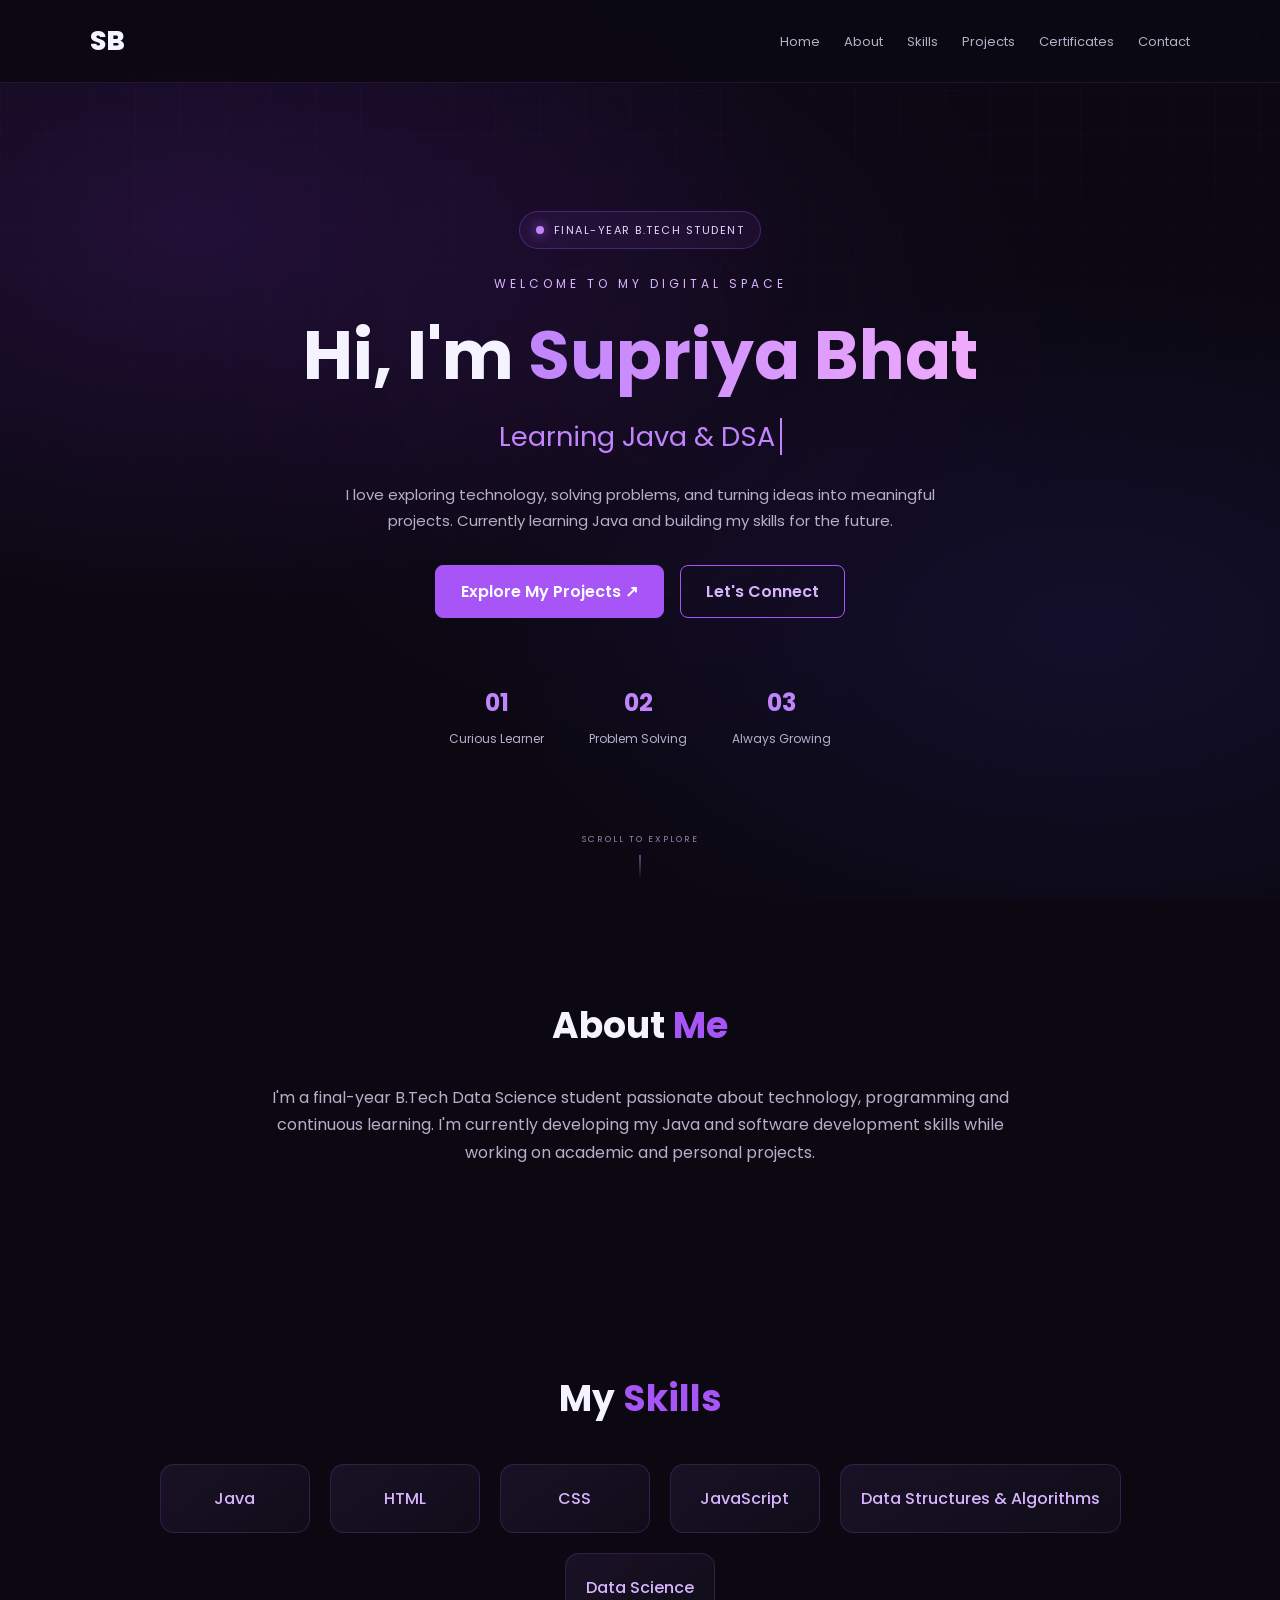
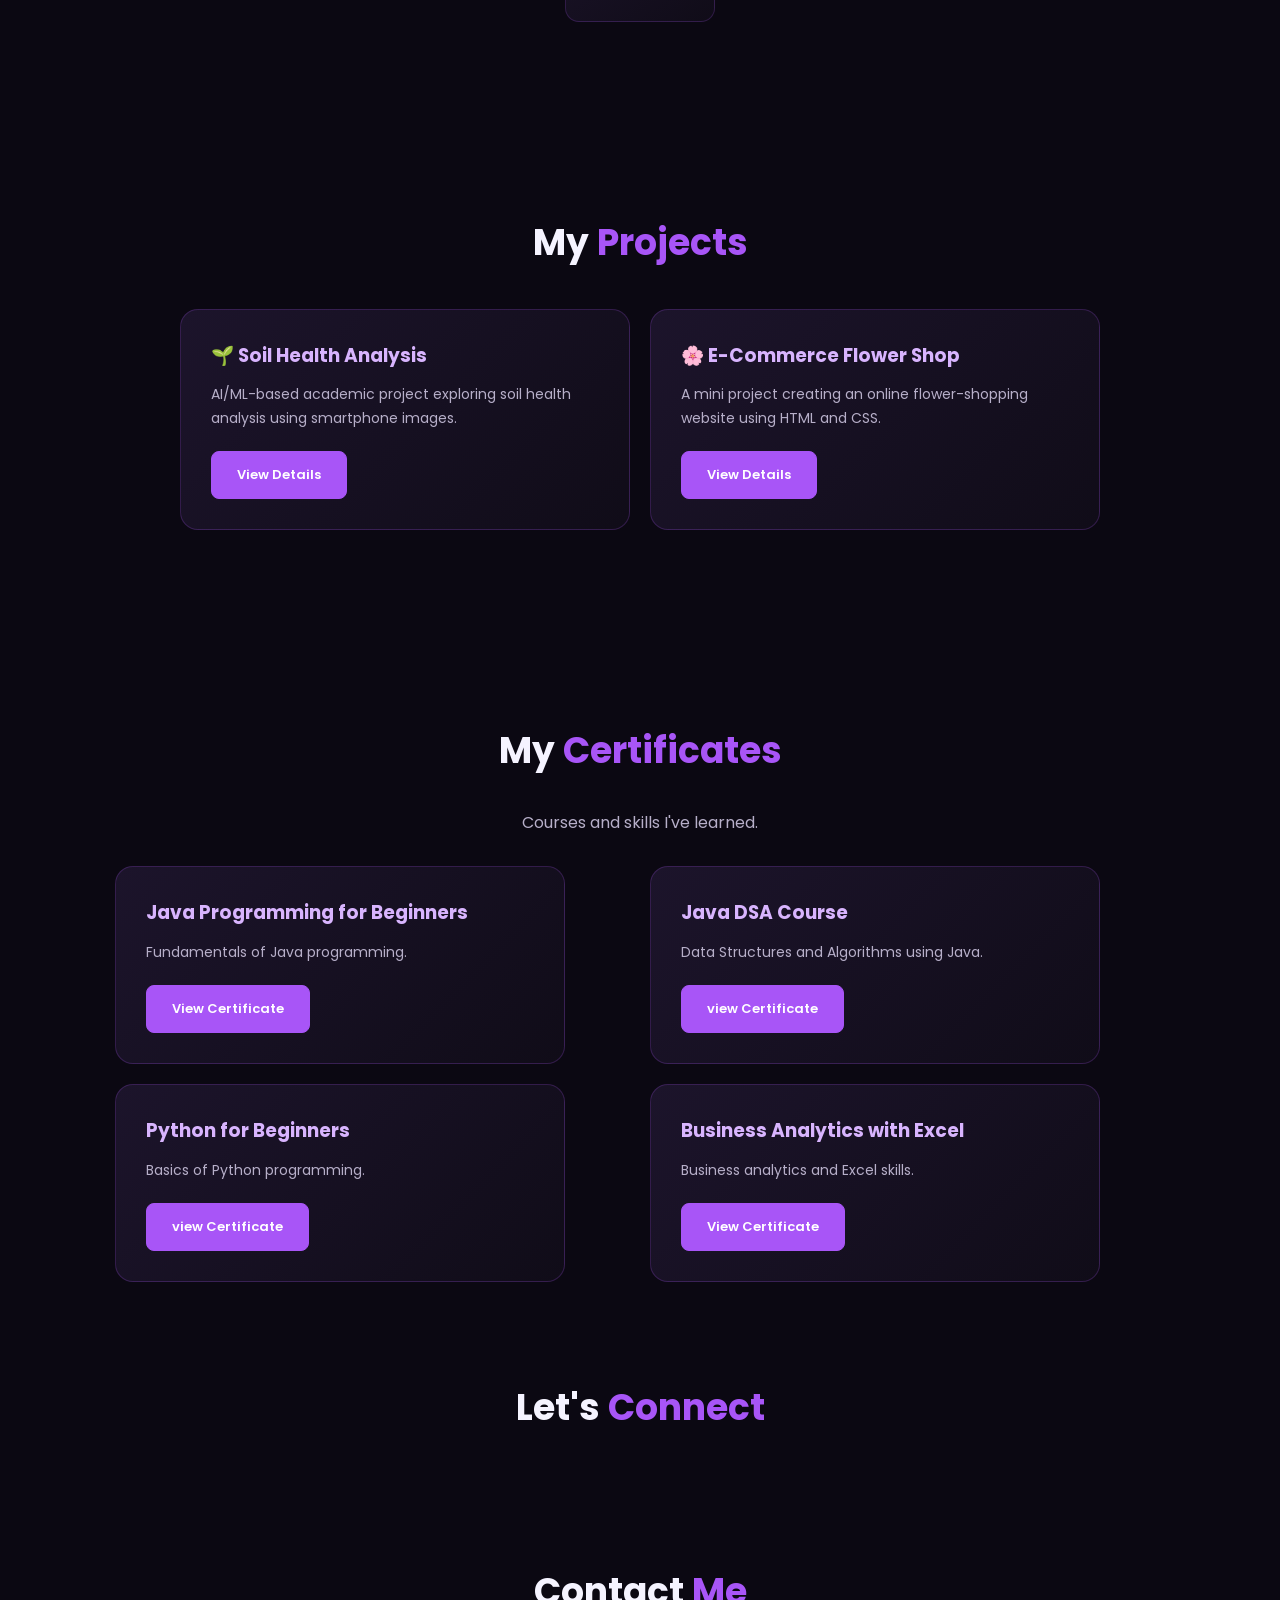
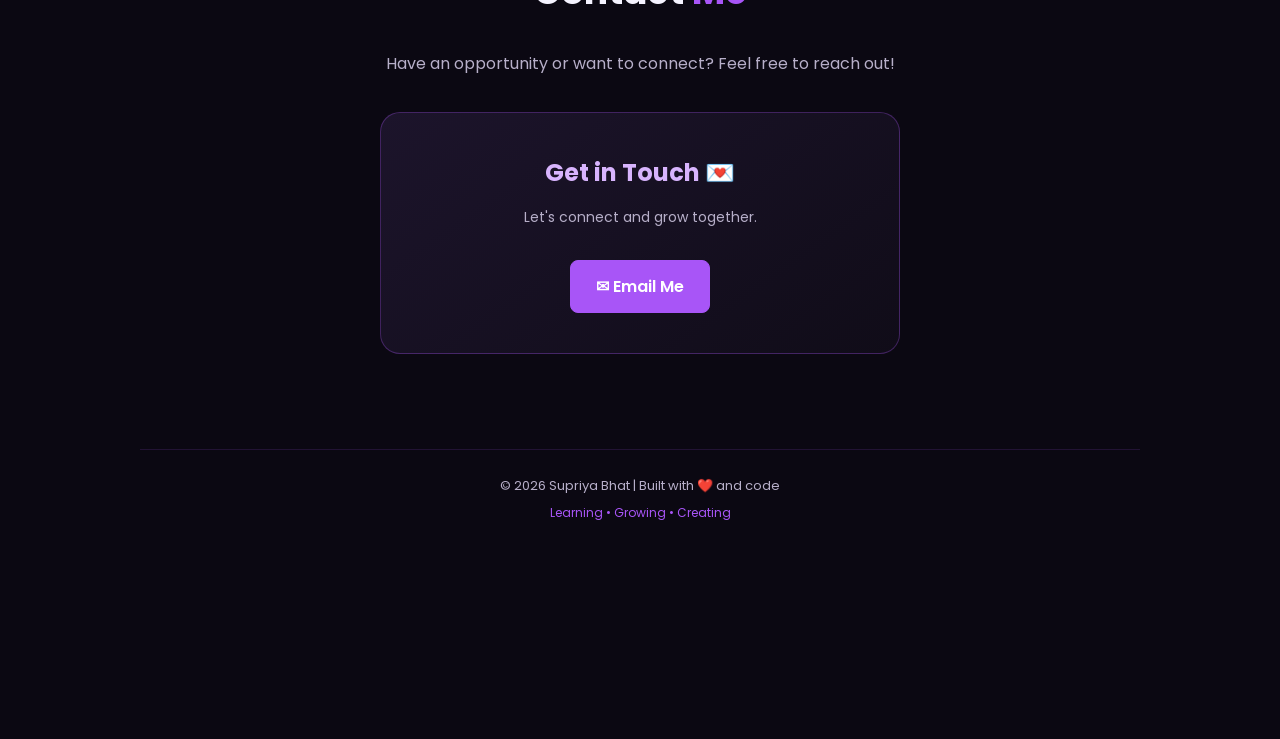
==== index.html @ fb13946e "Fix HTML encoding issues in index.html" ====
<!DOCTYPE html>
<html lang="en">
<head>
    <meta charset="UTF-8">
    <meta name="viewport" content="width=device-width, initial-scale=1.0">
    <title>Supriya Bhat | Portfolio</title>
    <link rel="stylesheet" href="style.css">
</head>
<body>

    <header>
        <nav class="navbar">
            <a href="#" class="logo">SB</a>

            <ul class="nav-links">
                <li><a href="#home">Home</a></li>
                <li><a href="#about">About</a></li>
                <li><a href="#skills">Skills</a></li>
                <li><a href="#projects">Projects</a></li>
                <li><a href="#certificates">Certificates</a></li>
                <li><a href="#contact">Contact</a></li>
            </ul>
        </nav>
    </header>
    <section id="home" class="hero">
    <div class="hero-glow"></div>

    <div class="hero-content">
        <div class="availability">
            <span class="status-dot"></span>
            FINAL-YEAR B.TECH STUDENT
        </div>

        <p class="welcome">WELCOME TO MY DIGITAL SPACE</p>

        <h1>
            Hi, I'm <span class="gradient-text">Supriya Bhat</span>
        </h1>

        <h2>
             <span id="typing-text"></span>
        </h2>

        <p class="intro">
            I love exploring technology, solving problems, and turning
            ideas into meaningful projects. Currently learning Java
            and building my skills for the future.
        </p>

        <div class="hero-buttons">
            <a href="#projects" class="btn">Explore My Projects ↗</a>
            <a href="#contact" class="btn btn-outline">Let's Connect</a>
        </div>

        <div class="quick-info">
            <div>
                <strong>01</strong>
                <span>Curious Learner</span>
            </div>

            <div>
                <strong>02</strong>
                <span>Problem Solving</span>
            </div>

            <div>
                <strong>03</strong>
                <span>Always Growing</span>
            </div>
        </div>
    </div>

    <div class="scroll-indicator">
        <span>SCROLL TO EXPLORE</span>
        <div class="scroll-line"></div>
    </div>
</section>

    <section id="about" class="section">
        <h2>About <span>Me</span></h2>
        <p>
            I'm a final-year B.Tech Data Science student passionate about
            technology, programming and continuous learning. I'm currently
            developing my Java and software development skills while working
            on academic and personal projects.
        </p>
    </section>

    <section id="skills" class="section">
        <h2>My <span>Skills</span></h2>
        <div class="card-container">
            <div class="card">Java</div>
            <div class="card">HTML</div>
            <div class="card">CSS</div>
            <div class="card">JavaScript</div>
            <div class="card">Data Structures & Algorithms</div>
            <div class="card">Data Science</div>
        </div>
    </section>
    <section id="projects" class="section">
    <h2>My <span>Projects</span></h2>

    <div class="card-container">

        <div class="project-card">
            <h3>🌱 Soil Health Analysis</h3>
            <p>
                AI/ML-based academic project exploring soil health
                analysis using smartphone images.
            </p>
            <a href="soil-project.html" class="btn">View Details</a>
        </div>

        <div class="project-card">
            <h3>🌸 E-Commerce Flower Shop</h3>
            <p>
                A mini project creating an online flower-shopping
                website using HTML and CSS.
            </p>
            <a href="flower-project.html" class="btn">View Details</a>
        </div>

    </div>
</section>

</section>
    <section id="certificates" class="section">
    <h2>My <span>Certificates</span></h2>
    <p>Courses and skills I've learned.</p><div class="projects-container">
    <div class="project-card">
        <h3>Java Programming for Beginners</h3>
        <p>Fundamentals of Java programming.</p>
        <a href="java.jpg"class="btn" target="_blank">View Certificate</a>
    </div>

    <div class="project-card">
        <h3>Java DSA Course</h3>
        <p>Data Structures and Algorithms using Java.</p>
        <a href="dsa.jpg"class="btn" target="_blank">view Certificate</a>
    </div>

    <div class="project-card">
        <h3>Python for Beginners</h3>
        <p>Basics of Python programming.</p>
        <a href="python.jpg"class="btn" target="_blank">view Certificate</a>
    </div>

    <div class="project-card">
        <h3>Business Analytics with Excel</h3>
        <p>Business analytics and Excel skills.</p>
        <a href="business.jpg"class="btn" target="_blank">View Certificate</a>
    </div>
</div>

<section id="contact" class="section">
    <h2>Let's <span>Connect</span></h2>

    <section id="contact" class="section">
    <h2>Contact <span>Me</span></h2><p class="contact-intro">
    Have an opportunity or want to connect?
    Feel free to reach out!
</p>

<div class="contact-card">
    <h3>Get in Touch 💌</h3>

    <p>Let's connect and grow together.</p>

    <a href="https://mail.google.com/mail/?view=cm&fs=1&to=bhatsupriya145@gmail.com"
           target="_blank" class="btn">
        ✉ Email Me
    </a>
</div>

</section>

<footer>
    <p>© 2026 Supriya Bhat | Built with ❤️ and code</p>
    <p class="footer-text">Learning • Growing • Creating</p>
</footer>

    <script src="script.js"></script>
</body>
</html>
---- style.css ----
@import url('https://fonts.googleapis.com/css2?family=Poppins:wght@300;400;500;600;700;800&display=swap');
* {
    margin: 0;
    padding: 0;
    box-sizing: border-box;
    scroll-behavior: smooth;
}

:root {
    --bg: #0b0812;
    --card: #151020;
    --purple: #a855f7;
    --light-purple: #d8b4fe;
    --text: #f5f3ff;
    --muted: #b7afc9;
}

body {
    font-family: 'Poppins', sans-serif;
    background: var(--bg);
    color: var(--text);
    line-height: 1.7;
}

header {
    position: fixed;
    top: 0;
    width: 100%;
    z-index: 100;
    background: rgba(11, 8, 18, 0.88);
    backdrop-filter: blur(14px);
    border-bottom: 1px solid rgba(168, 85, 247, 0.15);
}

.navbar {
    max-width: 1150px;
    margin: auto;
    padding: 18px 25px;
    display: flex;
    justify-content: space-between;
    align-items: center;
    gap: 20px;
}

.logo {
    color: var(--text);
    font-size: 27px;
    font-weight: 800;
    text-decoration: none;
}

.logo span,
h1 span,
h2 span {
    color: var(--purple);
}

.nav-links {
    display: flex;
    list-style: none;
    gap: 24px;
    flex-wrap: wrap;
}

.nav-links a {
    text-decoration: none;
    color: var(--muted);
    font-size: 13px;
    transition: 0.3s;
}

.nav-links a:hover {
    color: var(--light-purple);
}

.hero {
    min-height: 100vh;
    padding: 150px 25px 90px;
    display: flex;
    align-items: center;
    justify-content: center;
    text-align: center;
    background:
        radial-gradient(ellipse at 50% 35%,
        rgba(126, 34, 206, 0.22), transparent 55%);
}

.hero-content {
    max-width: 800px;
    animation: appear 1s ease;
}

.welcome {
    color: var(--light-purple);
    letter-spacing: 4px;
    font-size: 12px;
    margin-bottom: 20px;
}

.hero h1 {
    font-size: clamp(38px, 7vw, 68px);
    line-height: 1.2;
    margin-bottom: 18px;
}

.hero h2 {
    font-size: clamp(19px, 3vw, 27px);
    font-weight: 400;
    color: var(--light-purple);
    margin-bottom: 22px;
}

.intro {
    max-width: 620px;
    margin: auto;
    color: var(--muted);
    font-size: 15px;
}

.hero-buttons {
    display: flex;
    justify-content: center;
    gap: 16px;
    flex-wrap: wrap;
    margin-top: 32px;
}

.btn {
    display: inline-block;
    padding: 12px 25px;
    border-radius: 8px;
    background: var(--purple);
    border: 1px solid var(--purple);
    color: white;
    text-decoration: none;
    font-weight: 600;
    transition: 0.3s;
}

.btn:hover {
    transform: translateY(-4px);
    box-shadow: 0 0 25px rgba(168, 85, 247, 0.4);
}

.btn-outline {
    background: transparent;
    color: var(--light-purple);
}

.section {
    max-width: 1100px;
    margin: auto;
    padding: 95px 25px;
    text-align: center;
    scroll-margin-top: 75px;
}

.section h2 {
    font-size: 36px;
    margin-bottom: 28px;
}

.section > p {
    max-width: 750px;
    margin: 12px auto;
    color: var(--muted);
}

.card-container {
    display: flex;
    justify-content: center;
    gap: 20px;
    flex-wrap: wrap;
    margin-top: 35px;
}

.card,
.project-card {
    background: linear-gradient(145deg, #191226, #100c18);
    border: 1px solid rgba(168, 85, 247, 0.2);
    border-radius: 14px;
    transition: 0.3s;
}

.card {
    min-width: 150px;
    padding: 20px;
    color: var(--light-purple);
    font-weight: 500;
}

.card:hover,
.project-card:hover {
    transform: translateY(-7px);
    border-color: var(--purple);
    box-shadow: 0 10px 35px rgba(126, 34, 206, 0.12);
}

.project-card {
    flex: 1 1 280px;
    max-width: 450px;
    padding: 30px;
    text-align: left;
}

.project-card h3 {
    color: var(--light-purple);
    margin-bottom: 12px;
}

.project-card p {
    color: var(--muted);
    font-size: 14px;
}

#contact .btn {
    margin-top: 20px;
}

footer {
    padding: 25px;
    text-align: center;
    border-top: 1px solid rgba(168, 85, 247, 0.15);
    color: var(--muted);
    font-size: 13px;
}

@keyframes appear {
    from {
        opacity: 0;
        transform: translateY(25px);
    }

    to {
        opacity: 1;
        transform: translateY(0);
    }
}

@media (max-width: 760px) {
    .navbar {
        flex-direction: column;
    }

    .nav-links {
        justify-content: center;
        gap: 12px 18px;
    }

    .hero {
        padding-top: 180px;
    }

    .section {
        padding: 70px 20px;
    }
}
/* Premium Hero Upgrade */

.hero {
    position: relative;
    overflow: hidden;
    background:
        radial-gradient(ellipse at 15% 25%,
        rgba(147, 51, 234, 0.17), transparent 40%),
        radial-gradient(ellipse at 85% 70%,
        rgba(79, 70, 229, 0.12), transparent 40%),
        #0b0812;
}

.hero::before {
    content: "";
    position: absolute;
    inset: 0;
    background-image:
        linear-gradient(rgba(168, 85, 247, 0.035) 1px, transparent 1px),
        linear-gradient(90deg, rgba(168, 85, 247, 0.035) 1px, transparent 1px);
    background-size: 45px 45px;
    mask-image: linear-gradient(to bottom, black, transparent 90%);
    pointer-events: none;
}

.hero-glow {
    position: absolute;
    width: 320px;
    height: 320px;
    background: #9333ea;
    filter: blur(150px);
    opacity: 0.17;
    border-radius: 50%;
    top: 20%;
    left: 50%;
    transform: translateX(-50%);
    animation: glowMove 6s ease-in-out infinite alternate;
}

.hero-content {
    position: relative;
    z-index: 2;
    max-width: 850px;
}

.availability {
    display: inline-flex;
    align-items: center;
    gap: 10px;
    padding: 9px 16px;
    margin-bottom: 25px;
    border: 1px solid rgba(168, 85, 247, 0.3);
    background: rgba(168, 85, 247, 0.07);
    border-radius: 50px;
    color: #e9d5ff;
    font-size: 11px;
    letter-spacing: 1.5px;
}

.status-dot {
    width: 8px;
    height: 8px;
    border-radius: 50%;
    background: #c084fc;
    box-shadow: 0 0 12px #a855f7;
    animation: pulse 1.5s infinite;
}

.gradient-text {
    background: linear-gradient(90deg, #c084fc, #f0abfc, #818cf8);
    background-size: 200% auto;
    -webkit-background-clip: text;
    background-clip: text;
    color: transparent;
    animation: gradientShift 5s linear infinite;
}

#typing-text {
    color: #c084fc;
    border-right: 2px solid #c084fc;
    padding-right: 5px;
    animation: cursorBlink 0.8s infinite;
}

.quick-info {
    display: flex;
    justify-content: center;
    flex-wrap: wrap;
    gap: 45px;
    margin-top: 65px;
}

.quick-info div {
    display: flex;
    flex-direction: column;
    gap: 5px;
}

.quick-info strong {
    color: #c084fc;
    font-size: 24px;
}

.quick-info span {
    color: #b7afc9;
    font-size: 12px;
}

.scroll-indicator {
    position: absolute;
    bottom: 20px;
    left: 50%;
    transform: translateX(-50%);
    display: flex;
    flex-direction: column;
    align-items: center;
    gap: 8px;
    color: #8e83a5;
    font-size: 9px;
    letter-spacing: 2px;
}

.scroll-line {
    width: 1px;
    height: 25px;
    background: linear-gradient(#c084fc, transparent);
    animation: lineMove 1.5s infinite;
}

@keyframes pulse {
    50% {
        opacity: 0.4;
        box-shadow: 0 0 3px #a855f7;
    }
}

@keyframes gradientShift {
    to {
        background-position: 200% center;
    }
}

@keyframes glowMove {
    from {
        transform: translateX(-60%) scale(0.9);
    }
    to {
        transform: translateX(-35%) scale(1.2);
    }
}

@keyframes cursorBlink {
    50% {
        border-color: transparent;
    }
}

@keyframes lineMove {
    50% {
        opacity: 0.3;
        transform: translateY(5px);
    }
}

@media (max-width: 600px) {
    .quick-info {
        gap: 22px;
        margin-top: 45px;
    }

    .availability {
        font-size: 9px;
        letter-spacing: 1px;
    }

    .scroll-indicator {
        display: none;
    }
}
#certificates .projects-container {
    display: grid;
    grid-template-columns: repeat(2, 1fr);
    gap: 20px;
    margin-top: 30px;
}

#certificates .project-card {
    width: 100%;
    box-sizing: border-box;
}

@media (max-width: 600px) {
    #certificates .projects-container {
        grid-template-columns: 1fr;
    }
}
#certificates .projects-container {
    display: grid;
    grid-template-columns: repeat(2, minmax(0, 1fr));
    gap: 20px;
    margin-top: 30px;
}

#certificates .project-card {
    width: 100%;
    box-sizing: border-box;
}

@media (max-width: 600px) {
    #certificates .projects-container {
        grid-template-columns: 1fr;
    }
}
/* Premium Project & Certificate Cards */

.project-card {
    position: relative;
    overflow: hidden;
    background: linear-gradient(135deg, #1c142b, #100c18);
    border: 1px solid rgba(168, 85, 247, 0.22);
    border-radius: 18px;
    transition: transform 0.35s ease,
                border-color 0.35s ease,
                box-shadow 0.35s ease;
}

.project-card::before {
    content: "";
    position: absolute;
    top: 0;
    left: 0;
    width: 100%;
    height: 3px;
    background: linear-gradient(
        90deg,
        #a855f7,
        #e879f9,
        #818cf8
    );
    transform: scaleX(0);
    transform-origin: left;
    transition: transform 0.35s ease;
}

.project-card:hover {
    transform: translateY(-8px);
    border-color: rgba(168, 85, 247, 0.7);
    box-shadow: 0 15px 40px rgba(168, 85, 247, 0.16);
}

.project-card:hover::before {
    transform: scaleX(1);
}

.project-card .btn {
    margin-top: 20px;
    font-size: 13px;
    border-radius: 8px;
}

.project-card .btn:hover {
    background: #9333ea;
    box-shadow: 0 0 22px rgba(168, 85, 247, 0.35);
}
/* Premium Contact Section */

.contact-intro {
    margin-bottom: 30px !important;
}

.contact-card {
    max-width: 520px;
    margin: 35px auto 0;
    padding: 40px 30px;
    background: linear-gradient(145deg, #1c142b, #100c18);
    border: 1px solid rgba(168, 85, 247, 0.3);
    border-radius: 20px;
    transition: 0.35s ease;
}

.contact-card:hover {
    transform: translateY(-6px);
    border-color: #a855f7;
    box-shadow: 0 15px 40px rgba(168, 85, 247, 0.15);
}

.contact-icon {
    font-size: 42px;
    margin-bottom: 15px;
}

.contact-card h3 {
    color: #d8b4fe;
    font-size: 24px;
    margin-bottom: 12px;
}

.contact-card p {
    color: #b7afc9;
    font-size: 14px;
    margin-bottom: 10px;
}

.contact-card .btn {
    margin-top: 20px;
}

.footer-text {
    margin-top: 6px;
    color: #a855f7;
    font-size: 12px;
}
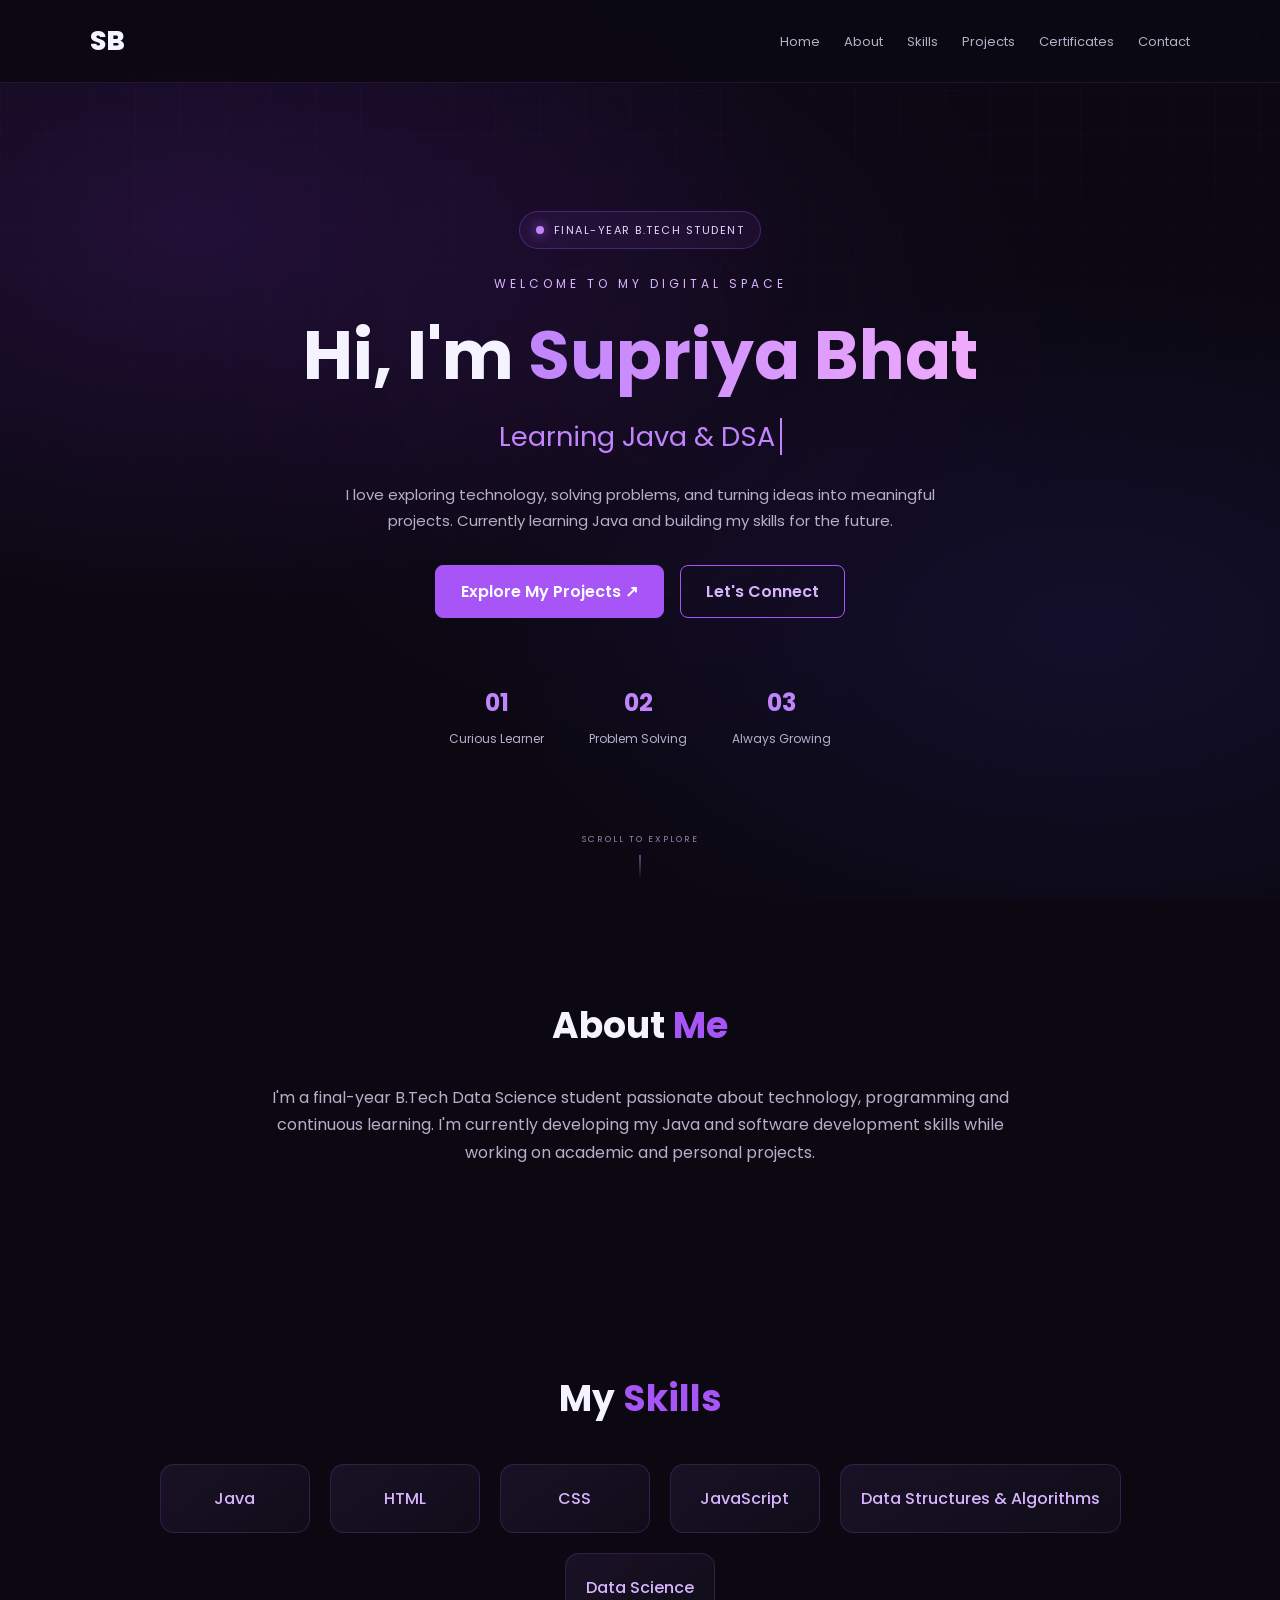
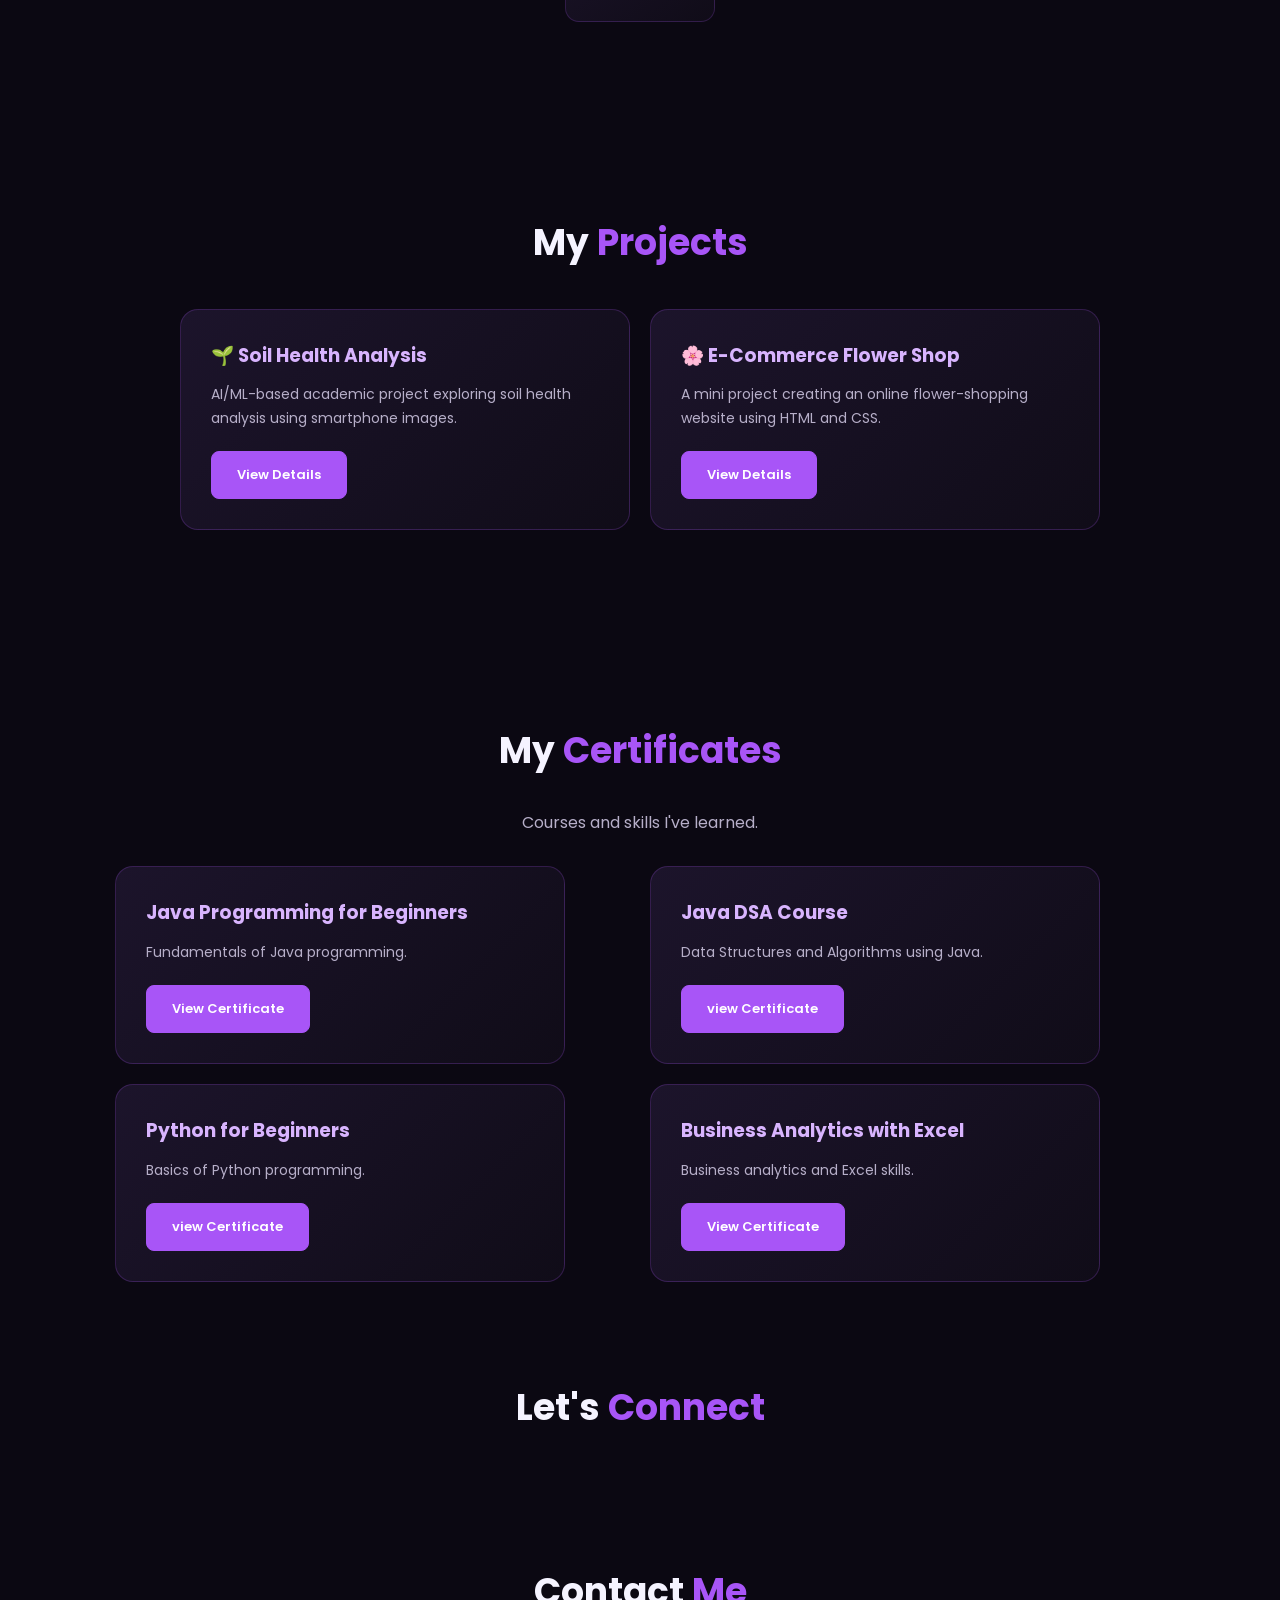
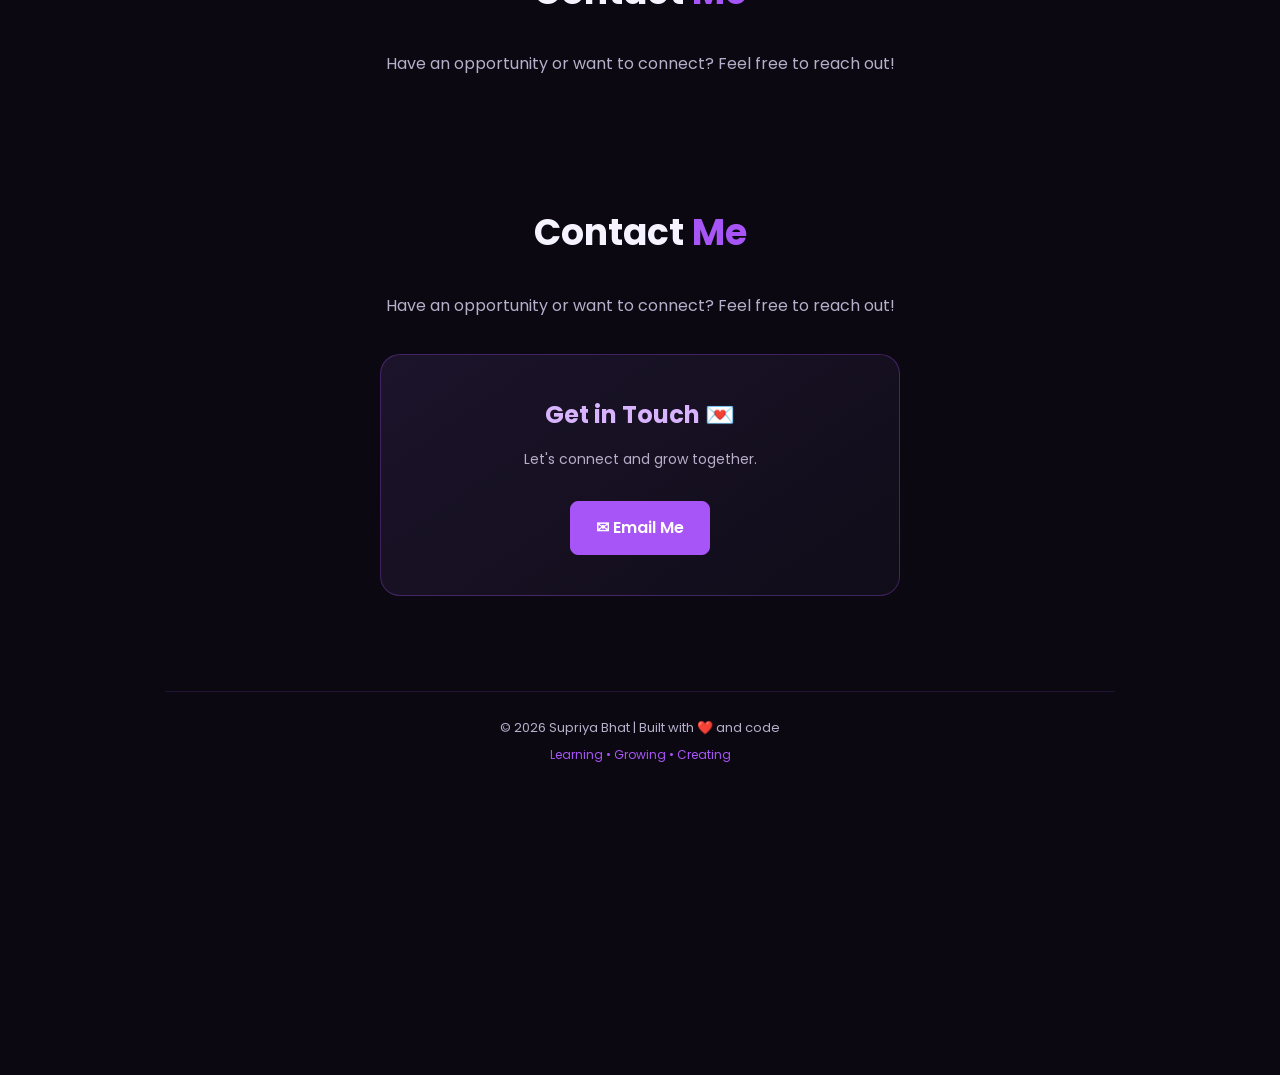
==== commit 8d7958a1: "Update index.html" ====
--- a/index.html
+++ b/index.html
@@ -161,17 +161,23 @@
     Feel free to reach out!
 </p>
 
-<div class="contact-card">
-    <h3>Get in Touch 💌</h3>
+<section id="contact" class="section">
+    <h2>Contact <span>Me</span></h2>
 
-    <p>Let's connect and grow together.</p>
+    <p class="contact-intro">
+        Have an opportunity or want to connect?
+        Feel free to reach out!
+    </p>
 
-    <a href="https://mail.google.com/mail/?view=cm&fs=1&to=bhatsupriya145@gmail.com"
-           target="_blank" class="btn">
-        ✉ Email Me
-    </a>
-</div>
+    <div class="contact-card">
+        <h3>Get in Touch 💌</h3>
+        <p>Let's connect and grow together.</p>
 
+        <a href="https://mail.google.com/mail/?view=cm&fs=1&to=bhatsupriya145@gmail.com&su=Portfolio%20Contact"
+           target="_blank" rel="noopener noreferrer" class="btn">
+            ✉ Email Me
+        </a>
+    </div>
 </section>
 
 <footer>
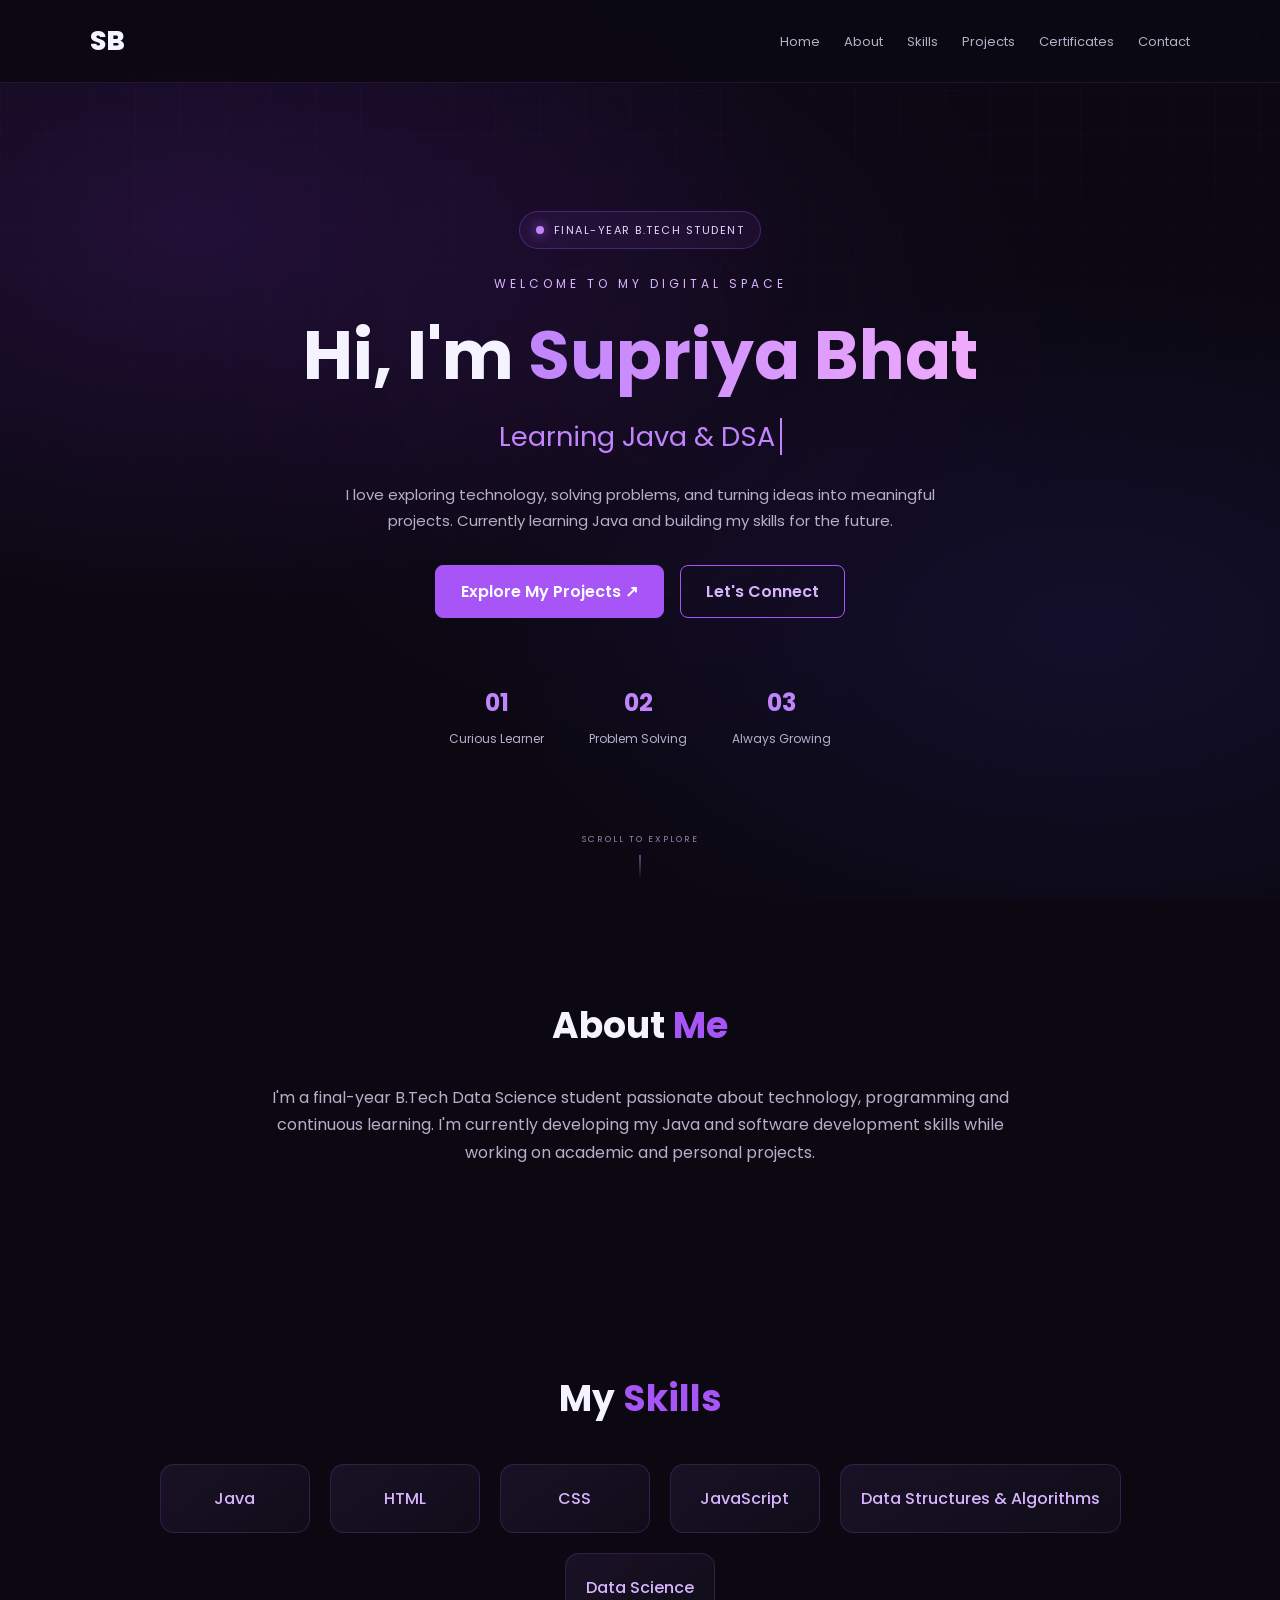
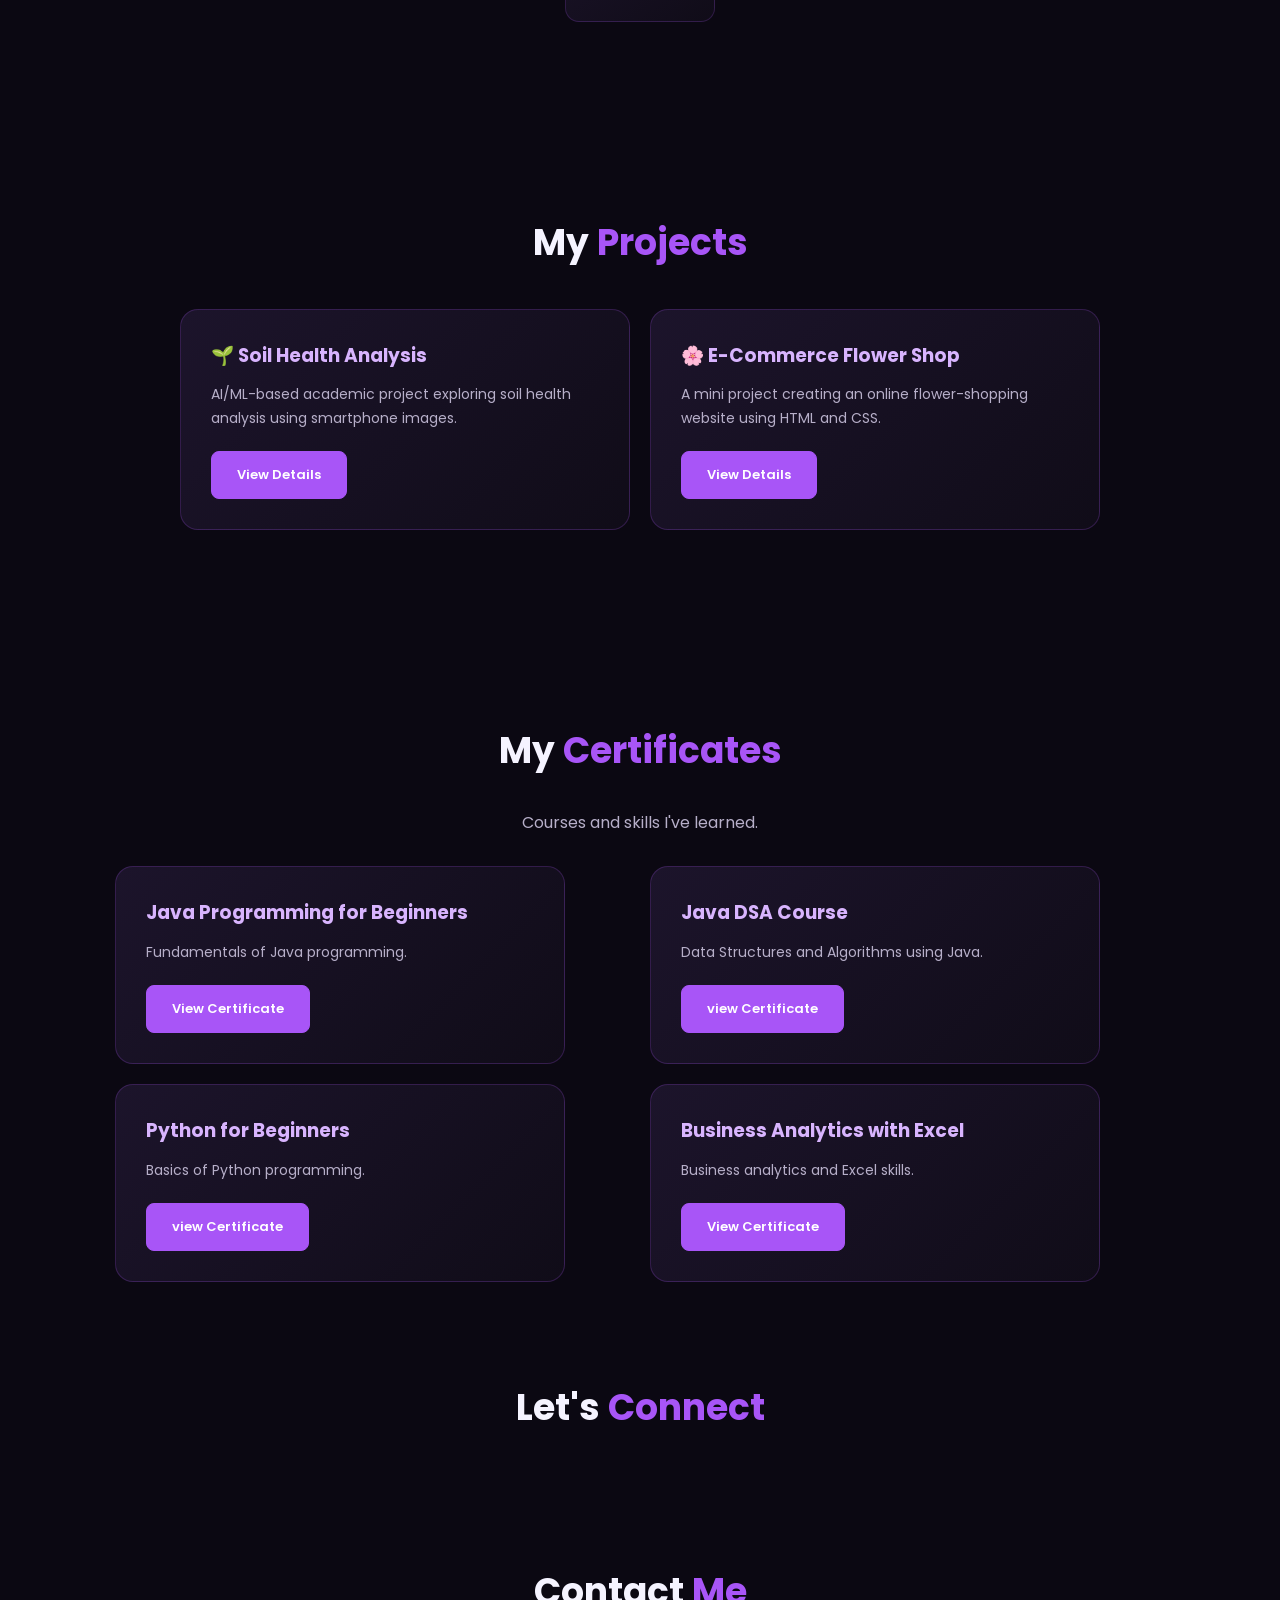
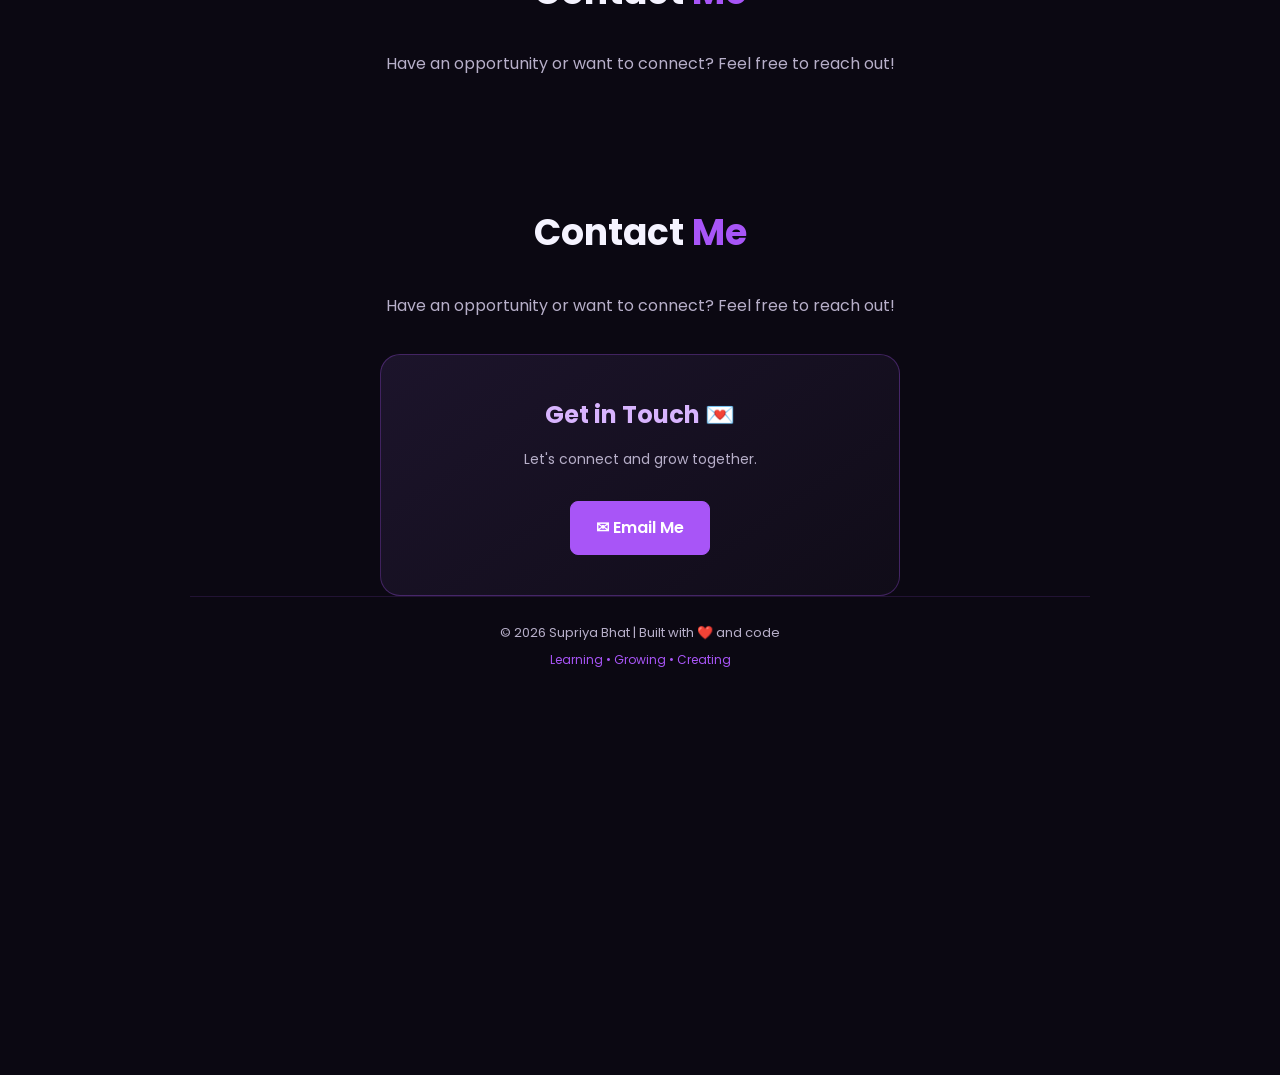
==== commit c6d1ac3b: "Update index.html" ====
--- a/index.html
+++ b/index.html
@@ -169,16 +169,17 @@
         Feel free to reach out!
     </p>
 
-    <div class="contact-card">
-        <h3>Get in Touch 💌</h3>
-        <p>Let's connect and grow together.</p>
+ <div class="contact-card">
+  <h3>Get in Touch 💌</h3>
+  <p>Let's connect and grow together.</p>
 
-        <a href="https://mail.google.com/mail/?view=cm&fs=1&to=bhatsupriya145@gmail.com&su=Portfolio%20Contact"
-           target="_blank" rel="noopener noreferrer" class="btn">
-            ✉ Email Me
-        </a>
-    </div>
-</section>
+  <a href="https://mail.google.com/mail/u/0/?fs=1&tf=cm&to=bhatsupriya145@gmail.com"
+     target="_blank"
+     rel="noopener noreferrer"
+     class="btn">
+    ✉ Email Me
+  </a>
+</div>
 
 <footer>
     <p>© 2026 Supriya Bhat | Built with ❤️ and code</p>
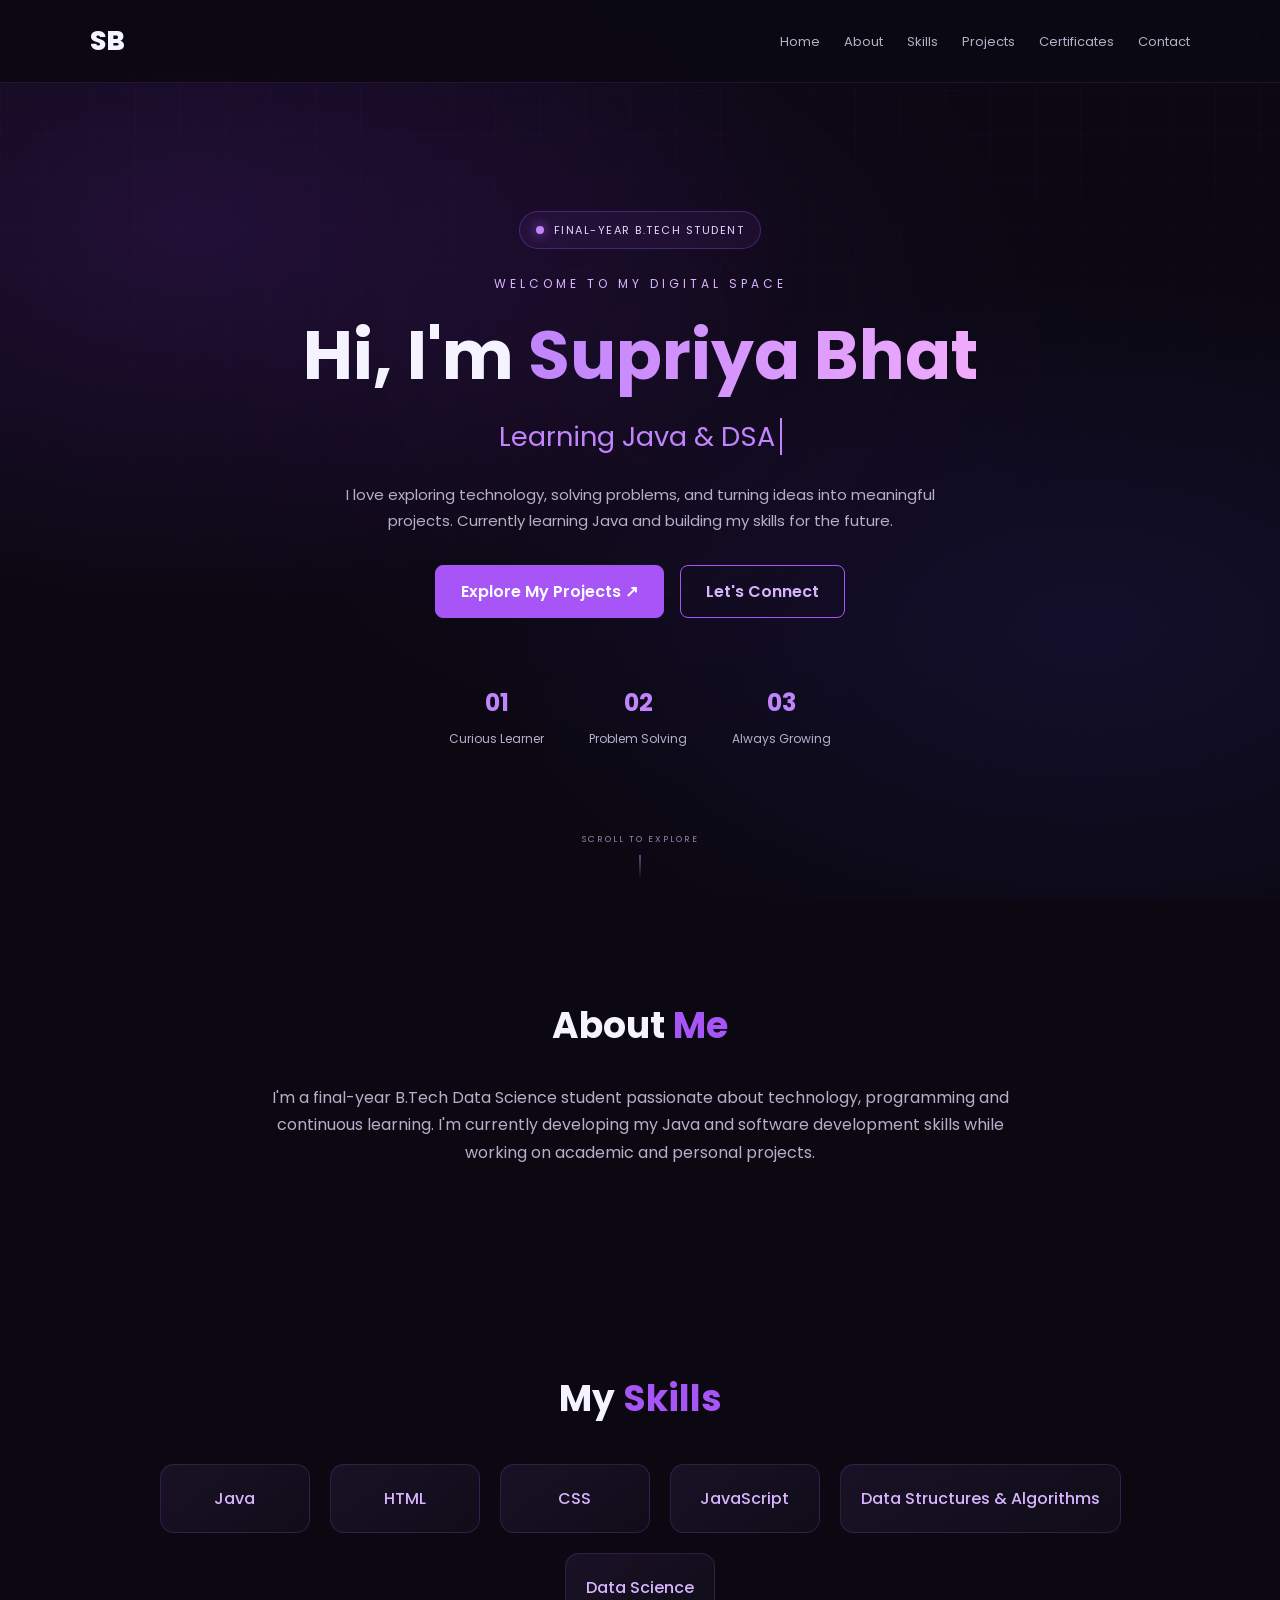
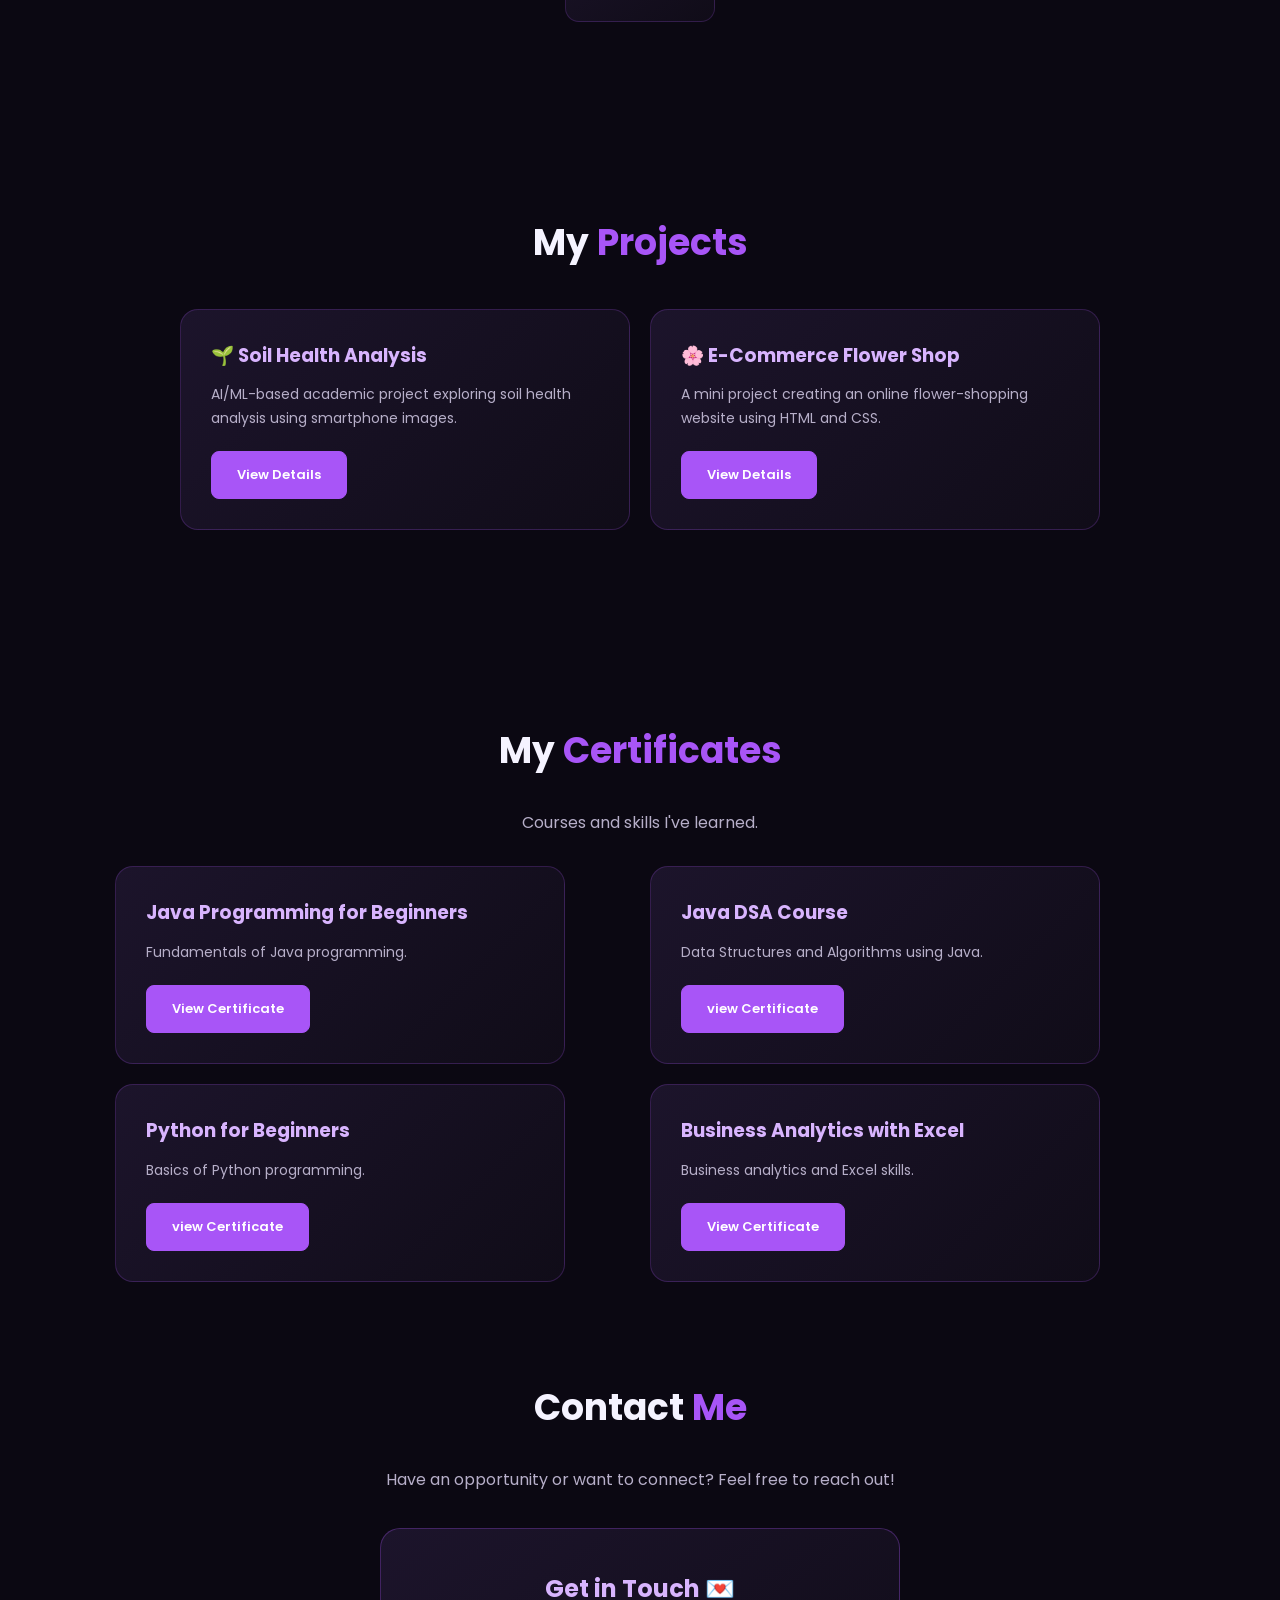
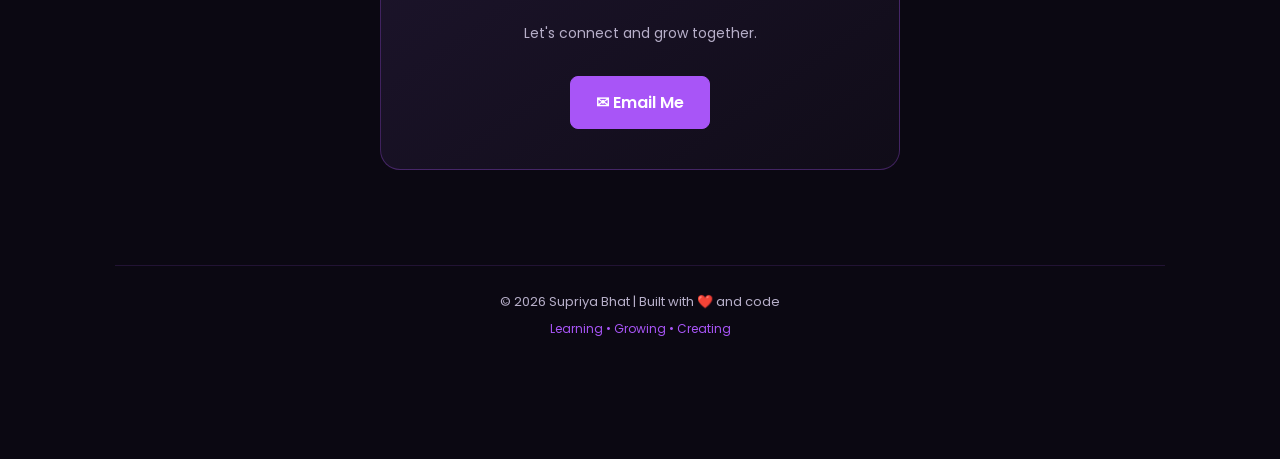
==== commit 5b4e5d61: "Fix HTML structure and formatting issues" ====
--- a/index.html
+++ b/index.html
@@ -153,15 +153,6 @@
 </div>
 
 <section id="contact" class="section">
-    <h2>Let's <span>Connect</span></h2>
-
-    <section id="contact" class="section">
-    <h2>Contact <span>Me</span></h2><p class="contact-intro">
-    Have an opportunity or want to connect?
-    Feel free to reach out!
-</p>
-
-<section id="contact" class="section">
     <h2>Contact <span>Me</span></h2>
 
     <p class="contact-intro">
@@ -169,18 +160,28 @@
         Feel free to reach out!
     </p>
 
- <div class="contact-card">
+<div class="contact-card">
   <h3>Get in Touch 💌</h3>
   <p>Let's connect and grow together.</p>
 
-  <a href="https://mail.google.com/mail/u/0/?fs=1&tf=cm&to=bhatsupriya145@gmail.com"
-     target="_blank"
-     rel="noopener noreferrer"
+  <a href="mailto:bhatsupriya145@gmail.com?subject=Portfolio%20Inquiry"
+     id="emailBtn"
      class="btn">
     ✉ Email Me
   </a>
 </div>
+</section>
 
+<script>
+  const btn = document.getElementById("emailBtn");
+  const isMobile = /Android|iPhone|iPad/i.test(navigator.userAgent);
+
+  if (!isMobile) {
+    btn.href = "https://mail.google.com/mail/?view=cm&fs=1&to=bhatsupriya145@gmail.com&su=Portfolio%20Inquiry";
+    btn.target = "_blank";
+    btn.rel = "noopener noreferrer";
+  }
+</script>
 <footer>
     <p>© 2026 Supriya Bhat | Built with ❤️ and code</p>
     <p class="footer-text">Learning • Growing • Creating</p>
